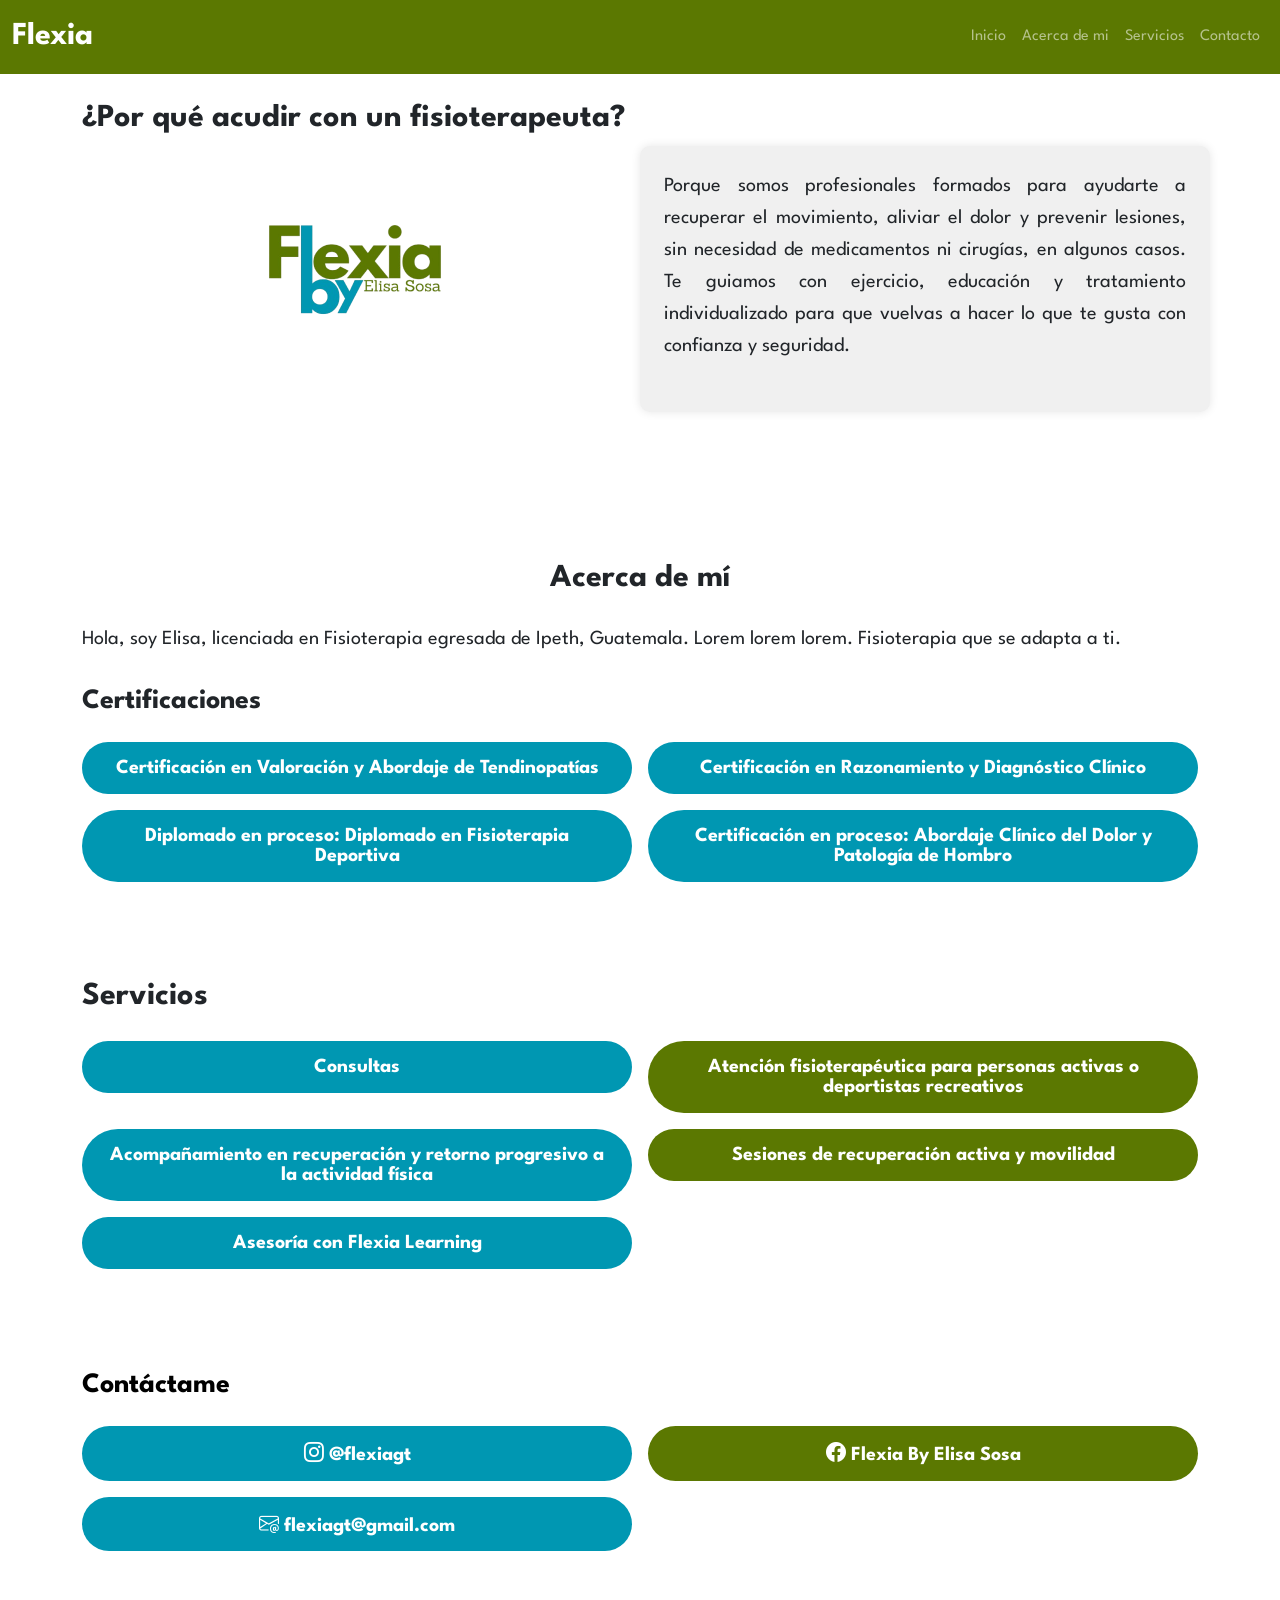
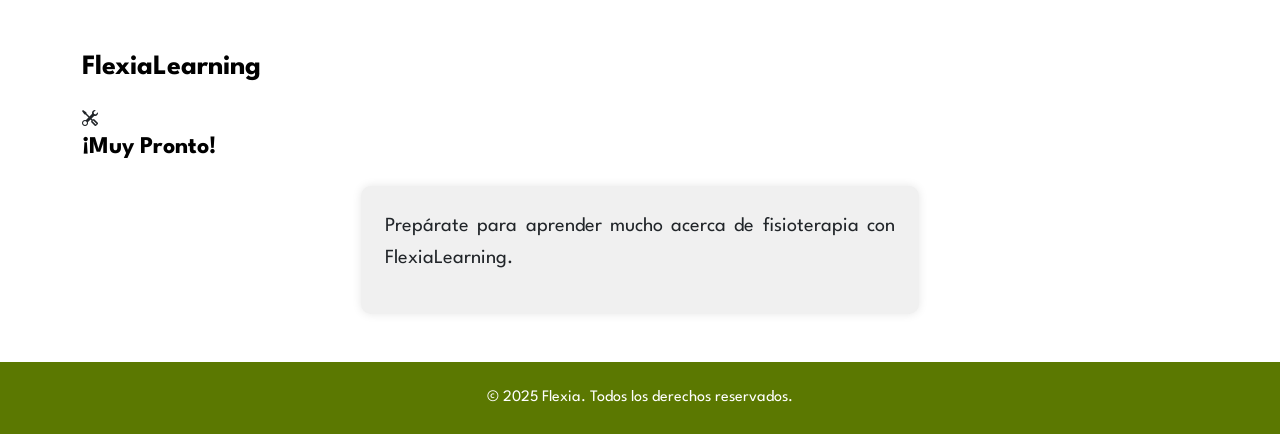
==== index.html @ ca0f8fc9 "Flexia initial landing page" ====
<!DOCTYPE html>
<html lang="es">

<head>
    <meta charset="UTF-8">
    <meta name="viewport" content="width=device-width, initial-scale=1.0">
    <title>Flexia</title>

    <!-- Bootstrap CSS -->
    <link href="https://cdn.jsdelivr.net/npm/bootstrap@5.3.0-alpha1/dist/css/bootstrap.min.css" rel="stylesheet">
    
    <!-- Custom CSS -->
    <link rel="stylesheet" href="styles.css">

    <!-- Bootstrap Icons -->
    <link rel="stylesheet" href="https://cdn.jsdelivr.net/npm/bootstrap-icons@1.12.1/font/bootstrap-icons.min.css">

     <!-- Google Fonts - League Spartan -->
    <link href="https://fonts.googleapis.com/css2?family=League+Spartan:wght@400;700&display=swap" rel="stylesheet">
</head>

<body>

    <!-- Navbar -->
    <nav class="navbar navbar-expand-lg navbar-dark fixed-top">
        <div class="container-fluid">
            <a class="navbar-brand" href="#">Flexia</a>
            <button class="navbar-toggler" type="button" data-bs-toggle="collapse" data-bs-target="#navbarNav"
                aria-controls="navbarNav" aria-expanded="false" aria-label="Toggle navigation">
                <span class="navbar-toggler-icon"></span>
            </button>
            <div class="collapse navbar-collapse" id="navbarNav">
                <ul class="navbar-nav ms-auto">
                    <li class="nav-item"><a class="nav-link" href="#">Inicio</a></li>
                    <li class="nav-item"><a class="nav-link" href="#about">Acerca de mi</a></li>
                    <li class="nav-item"><a class="nav-link" href="#servicios">Servicios</a></li>
                    <li class="nav-item"><a class="nav-link" href="#contacto">Contacto</a></li>
                </ul>
            </div>
        </div>
    </nav>

    <!-- Main Content Section -->
<div class="container" style="margin-top: 100px;">
    <h2 class="fw-bold">¿Por qué acudir con un fisioterapeuta?</h2>
    
    <div class="row">

    	       <!-- Image and Answer Box Column -->
   <!-- Image and Answer Box Column -->
<div class="col-12 col-md-6">
    <div class="d-flex flex-column align-items-center">
        <img src="images/Logo.png" alt="Flexia Logo" class="img-fluid rounded mb-3" style="max-width: 250px;">
    </div>
</div>

   <!-- Text Content Column -->
<div class="col-12 col-md-6 content-box">
    <p class="large-text">Porque somos profesionales formados para ayudarte a recuperar el movimiento, aliviar el dolor y prevenir lesiones, sin necesidad de medicamentos ni cirugías, en algunos casos.
 Te guiamos con ejercicio, educación y tratamiento individualizado para que vuelvas a hacer lo que te gusta con confianza y seguridad.</p>
</div>
 
    </div>
</div>

<!-- About Me Section -->
<section id="about" class="container py-5">
    <h2 class="fw-bold mb-4 text-center">Acerca de mí</h2>

    <div class="bio-text">
        <p class="large-text">Hola, soy Elisa, licenciada en Fisioterapia egresada de Ipeth, Guatemala. Lorem lorem lorem. Fisioterapia que se adapta a ti.</p>
    </div>
     
    <h3 class="fw-bold mb-4">Certificaciones</h3>
    <div class="row g-3">
        <!-- Certificación 1 -->
        <div class="col-12 col-lg-6">
            <span class="badge w-100 bg-blue px-4 py-3 fs-5 rounded-pill d-block text-center text-wrap">Certificación en Valoración y Abordaje de Tendinopatías</span>
        </div>
        <!-- Certificación 2 -->
        <div class="col-12 col-lg-6">
            <span class="badge w-100 bg-blue px-4 py-3 fs-5 rounded-pill d-block text-center text-wrap">Certificación en Razonamiento y Diagnóstico Clínico</span>
        </div>
        <!-- Certificación en proceso -->
        <div class="col-12 col-lg-6">
            <span class="badge w-100 bg-blue px-4 py-3 fs-5 rounded-pill d-block text-center text-wrap">Diplomado en proceso: Diplomado en Fisioterapia Deportiva</span>
        </div>
        <!-- Certificación 3 -->
        <div class="col-12 col-lg-6">
            <span class="badge w-100 bg-blue px-4 py-3 fs-5 rounded-pill d-block text-center text-wrap">Certificación en proceso: Abordaje Clínico del Dolor y Patología de Hombro</span>
        </div>
    </div>
</section>




<!-- Services Section -->
<div class="container my-5" id="servicios">
    <h2 class="fw-bold mb-4">Servicios</h2>
    <div class="row g-3">
        <div class="col-12 col-lg-6">
            <span class="badge w-100 bg-blue  px-4 py-3 fs-5 rounded-pill d-block text-center text-wrap">Consultas</span>
        </div>
        <div class="col-12 col-lg-6">
            <span class="badge w-100 bg-green px-4 py-3 fs-5 rounded-pill d-block text-center text-wrap">Atención fisioterapéutica para personas activas o deportistas recreativos</span>
        </div>
        <div class="col-12 col-lg-6">
            <span class="badge w-100 bg-blue px-4 py-3 fs-5 rounded-pill d-block text-center text-wrap">Acompañamiento en recuperación y retorno progresivo a la actividad física</span>
        </div>
        <div class="col-12 col-lg-6">
            <span class="badge w-100 bg-green px-4 py-3 fs-5 rounded-pill d-block text-center text-wrap">Sesiones de recuperación activa y movilidad</span>
        </div>
        <div class="col-12 col-lg-6">
            <span class="badge w-100 bg-blue px-4 py-3 fs-5 rounded-pill d-block text-center text-wrap"><a class="flearning" href="#flexiaLearning">Asesoría con Flexia Learning</a></span>
        </div>
    </div>
  
</div>

 <!-- Contact Form Section -->
 
 <section id="contacto" class="container my-6  contact-form-container">
    <h3 class="fw-bold mb-4 text-black">Contáctame</h3>
    <div class="row g-3">
        <div class="col-12 col-lg-6">
            <span class="badge w-100 bg-blue  px-4 py-3 fs-5 rounded-pill d-block text-center text-wrap">
                <a class="socials" href="https://www.instagram.com/flexiagt/?hl=es-la" target="_blank"><i class="bi bi-instagram"></i> @flexiagt </span></a>
        </div>
        <div class="col-12 col-lg-6">
            <span class="badge w-100 bg-green px-4 py-3 fs-5 rounded-pill d-block text-center text-wrap">
                <a class="socials" href="https://www.facebook.com/profile.php?id=61570805286161" target="_blank"><i class="bi bi-facebook"></i> Flexia By Elisa Sosa </span></a>
        </div>
        <div class="col-12 col-lg-6">
            <span class="badge w-100 bg-blue px-4 py-3 fs-5 rounded-pill d-block text-center text-wrap">
               <a class="socials" href ="#contacto"><i class="bi bi-envelope-at"></i> flexiagt@gmail.com</span></a> 
        </div>
    </div>
</section>


 <!-- FlexiaLearning -->
 <section id="flexiaLearning" class="container my-6  contact-form-container">
    <h3 class="fw-bold mb-4 text-black">FlexiaLearning</h3>
    <i class="bi bi-tools"></i>
    <h4 class="fw-bold mb-4 text-black">¡Muy Pronto!</h4>
    <div class="col-12 col-md-6 content-box">
        <p class="large-text">Prepárate para aprender mucho acerca de fisioterapia con FlexiaLearning.</p>

    </div>
</section>

<footer class="text-center py-4 bg-green mt-5">
    <p class="mb-0">© 2025 Flexia. Todos los derechos reservados.</p>
</footer>


    <!-- Bootstrap JS -->
    <script src="https://cdn.jsdelivr.net/npm/bootstrap@5.3.0-alpha1/dist/js/bootstrap.bundle.min.js"></script>



</body>

</html>
---- styles.css ----
/* Custom styles */

/* For the main text */
.hero-text {
    font-size: 1.8rem;
    margin-bottom: 1.5rem;
}

/* Navbar styling */
.navbar {
    background-color: #5b7801;
}

.navbar-brand {
    font-weight: bold;
    font-size: 2rem;
}

/* Content Box styling */
.content-box {
    padding-top: 5rem; /* Adds extra padding at the top */
    padding: 1.5rem;   /* General padding for all sides */
    background-color: #f0f0f0;
    border-radius: 10px;
    box-shadow: 0 0 10px rgba(0, 0, 0, 0.1);
    max-width: 80%;     /* Optional: You can set a max-width to restrict its size */
    margin: 0 auto;     /* Centers the content box */
}

/* Custom margin for the top of the content */
body {
    font-family: 'League Spartan', sans-serif;
    margin-top: 100px;
}

/* Make sure the image is responsive */
img.img-fluid {
    width: 100%;
    max-width: 400px;
    border-radius: 10px;
    object-fit: cover;
}

/* For better spacing between text and image */
.container {
    margin-top: 100px;
}

.large-text {
    font-size: 16px; /* Default size */
    line-height: 1.6;
    text-align: justify;
}

.flearning{
    text-decoration: none;
    color:white;
}

.flearning:hover{
    text-decoration: none;
    color: black;
    padding: 5px 10px; /* Add some padding for a button-like effect */
    border-radius: 5px; /* Rounded corners */
}

.socials{
    text-decoration: none;
    color: white;
}

.socials:hover{
    text-decoration: none;
    color: black;
    padding: 5px 10px; /* Add some padding for a button-like effect */
    border-radius: 5px; /* Rounded corners */
}

@media (min-width: 768px) {
    .large-text {
        font-size: 18px; /* Increase size on medium screens and up */
    }
}

@media (min-width: 1200px) {
    .large-text {
        font-size: 20px; /* Larger font size on large screens */
    }
}

html {
    scroll-behavior: smooth;
}

/* Colors for the chips */
.bg-green {
    background-color: #5b7801;
    color: white;
}	

.bg-blue {
    background-color: #0097b2;
    color: white;
}	

.bio-text {
    margin-bottom: 30px; /* Espaciado inferior */
    font-size: 1.2rem; /* Tamaño de fuente */
    font-family: 'League Spartan', sans-serif; /* Fuente agradable */
}

.large-text {
    font-weight: normal; /* Normalizar el peso del texto */
    line-height: 1.6; /* Mejorar la legibilidad */
}

/* Form Styling */
form {
    background-color: #f7f7f7; /* Light background for the form */
    padding: 30px;
    border-radius: 10px;
    box-shadow: 0 4px 12px rgba(0, 0, 0, 0.1);
    max-width: 800px;
    margin: 0 auto; /* Center the form */
    color: #333; /* Text color to ensure readability */
}

/* Input and textarea styling */
form input,
form textarea {
    width: 100%;
    padding: 15px;
    margin-bottom: 15px;
    border: 1px solid #ccc;
    border-radius: 8px;
    font-size: 1rem;
    color: #333; /* Ensure text is dark and readable */
    background-color: white; /* White background for input fields */
}

form input:focus,
form textarea:focus {
    border-color: #5b7801;
    outline: none;
    box-shadow: 0 0 5px rgba(91, 120, 1, 0.5);
}

/* Button styling */
form button {
    background-color: #0097b2; /* A contrasting blue for the button */
    color: white;
    padding: 12px 25px;
    border: none;
    border-radius: 5px;
    font-size: 1.1rem;
    cursor: pointer;
    transition: background-color 0.3s;
}

form button:hover {
    background-color: #007f8a; /* Darker blue on hover */
}

/* Responsive Styles */
@media (max-width: 768px) {
    form {
        padding: 20px;
    }

    form input,
    form textarea {
        font-size: 1rem;
    }

    form button {
        font-size: 1rem;
        padding: 10px 20px;
    }
}
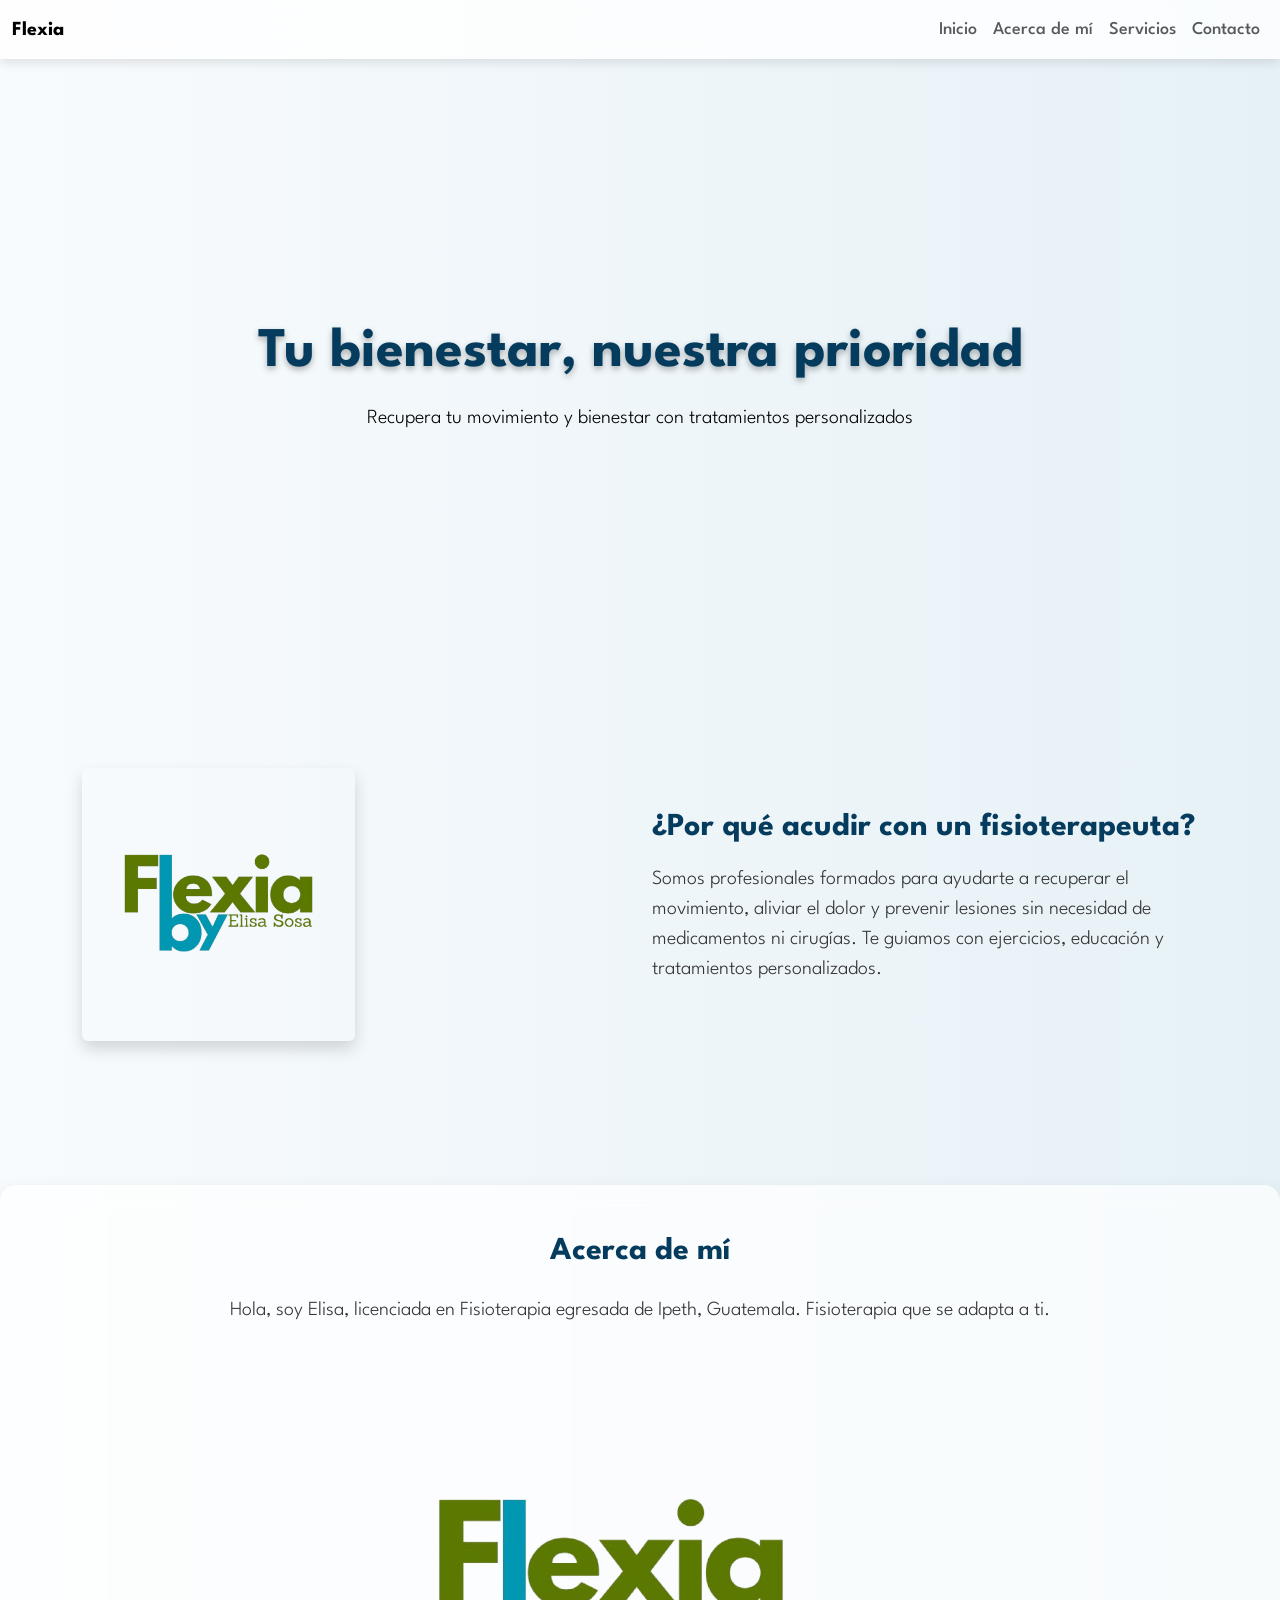
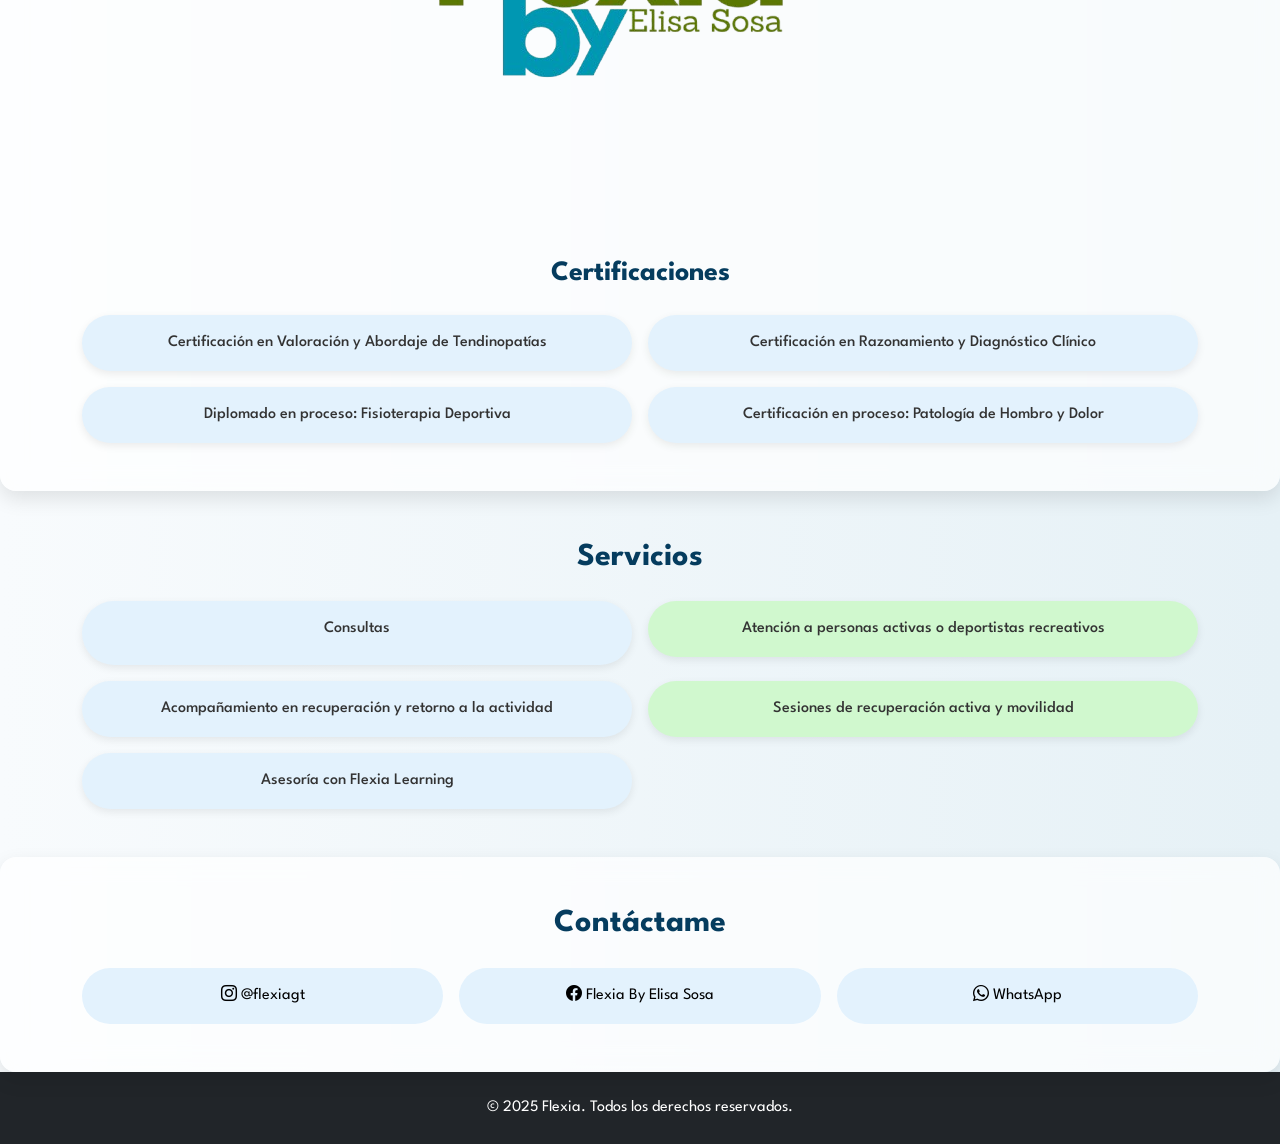
==== commit e148f329: "Redesign of the UI" ====
--- a/index.html
+++ b/index.html
@@ -8,23 +8,26 @@
 
     <!-- Bootstrap CSS -->
     <link href="https://cdn.jsdelivr.net/npm/bootstrap@5.3.0-alpha1/dist/css/bootstrap.min.css" rel="stylesheet">
-    
-    <!-- Custom CSS -->
-    <link rel="stylesheet" href="styles.css">
 
     <!-- Bootstrap Icons -->
     <link rel="stylesheet" href="https://cdn.jsdelivr.net/npm/bootstrap-icons@1.12.1/font/bootstrap-icons.min.css">
 
-     <!-- Google Fonts - League Spartan -->
+    <!-- Google Fonts -->
     <link href="https://fonts.googleapis.com/css2?family=League+Spartan:wght@400;700&display=swap" rel="stylesheet">
+
+    <!-- AOS CSS -->
+    <link href="https://unpkg.com/aos@2.3.4/dist/aos.css" rel="stylesheet">
+
+    <!-- Custom CSS -->
+    <link rel="stylesheet" href="styles.css">
 </head>
 
 <body>
 
     <!-- Navbar -->
-    <nav class="navbar navbar-expand-lg navbar-dark fixed-top">
+    <nav class="navbar navbar-expand-lg glass-navbar fixed-top">
         <div class="container-fluid">
-            <a class="navbar-brand" href="#">Flexia</a>
+            <a class="navbar-brand fw-bold" href="#">Flexia</a>
             <button class="navbar-toggler" type="button" data-bs-toggle="collapse" data-bs-target="#navbarNav"
                 aria-controls="navbarNav" aria-expanded="false" aria-label="Toggle navigation">
                 <span class="navbar-toggler-icon"></span>
@@ -32,133 +35,134 @@
             <div class="collapse navbar-collapse" id="navbarNav">
                 <ul class="navbar-nav ms-auto">
                     <li class="nav-item"><a class="nav-link" href="#">Inicio</a></li>
-                    <li class="nav-item"><a class="nav-link" href="#about">Acerca de mi</a></li>
+                    <li class="nav-item"><a class="nav-link" href="#about">Acerca de mí</a></li>
                     <li class="nav-item"><a class="nav-link" href="#servicios">Servicios</a></li>
                     <li class="nav-item"><a class="nav-link" href="#contacto">Contacto</a></li>
                 </ul>
             </div>
         </div>
     </nav>
+ 
+    <!-- Hero Section --> 
+    <header class="hero-section d-flex align-items-center justify-content-center text-center">
+        <div class="text-white" data-aos="fade-up">
+            <h1 class="display-4 mt-5 fw-bold">Tu bienestar, nuestra prioridad</h1>
+            <p class="lead mt-3">Recupera tu movimiento y bienestar con tratamientos personalizados</p>
+        </div>
+    </header>
 
-    <!-- Main Content Section -->
-<div class="container" style="margin-top: 100px;">
-    <h2 class="fw-bold">¿Por qué acudir con un fisioterapeuta?</h2>
-    
-    <div class="row">
+    <!-- Main Section -->
+    <section class="container py-5 mb-5" data-aos="fade-up">
+        <div class="row align-items-center g-4 mb-5">
+            <div class="col-md-6" data-aos="zoom-in">
+                <img src="images/Logo.png" class="img-fluid rounded shadow w-50" alt="Logo Flexia">
+            </div>
+            <div class="col-md-6" data-aos="fade-left">
+                <h2 class="fw-bold mb-3">¿Por qué acudir con un fisioterapeuta?</h2>
+                <p class="lead">Somos profesionales formados para ayudarte a recuperar el movimiento, aliviar el dolor y prevenir lesiones sin necesidad de medicamentos ni cirugías. Te guiamos con ejercicios, educación y tratamientos personalizados.</p>
+            </div>
+        </div>
+    </section>
 
-    	       <!-- Image and Answer Box Column -->
-   <!-- Image and Answer Box Column -->
-<div class="col-12 col-md-6">
-    <div class="d-flex flex-column align-items-center">
-        <img src="images/Logo.png" alt="Flexia Logo" class="img-fluid rounded mb-3" style="max-width: 250px;">
-    </div>
-</div>
+    <!-- About Section -->
+    <section id="about" class="glass-section py-5 mt-5" data-aos="fade-up">
+        <div class="container">
+            <h2 class="fw-bold text-center mb-4">Acerca de mí</h2>
+            <p class="text-center lead">Hola, soy Elisa, licenciada en Fisioterapia egresada de Ipeth, Guatemala. Fisioterapia que se adapta a ti.</p>
+                        
+            <div class="col-md-6 mb-3 mx-auto" data-aos="zoom-in">
+                <img src="images/Logo.png" class="img-fluid rounded-circle" alt="Elisa">
+            </div>
 
-   <!-- Text Content Column -->
-<div class="col-12 col-md-6 content-box">
-    <p class="large-text">Porque somos profesionales formados para ayudarte a recuperar el movimiento, aliviar el dolor y prevenir lesiones, sin necesidad de medicamentos ni cirugías, en algunos casos.
- Te guiamos con ejercicio, educación y tratamiento individualizado para que vuelvas a hacer lo que te gusta con confianza y seguridad.</p>
-</div>
- 
-    </div>
-</div>
+            <h3 class="fw-bold mb-4 text-center">Certificaciones</h3>
+            <div class="row g-3">
+                <div class="col-md-6" data-aos="zoom-in">
+                    <div class="badge-card">Certificación en Valoración y Abordaje de Tendinopatías</div>
+                </div>
+                <div class="col-md-6" data-aos="zoom-in" data-aos-delay="100">
+                    <div class="badge-card">Certificación en Razonamiento y Diagnóstico Clínico</div>
+                </div>
+                <div class="col-md-6" data-aos="zoom-in" data-aos-delay="200">
+                    <div class="badge-card">Diplomado en proceso: Fisioterapia Deportiva</div>
+                </div>
+                <div class="col-md-6" data-aos="zoom-in" data-aos-delay="300">
+                    <div class="badge-card">Certificación en proceso: Patología de Hombro y Dolor</div>
+                </div>
+            </div>
+        </div>
+    </section>
 
-<!-- About Me Section -->
-<section id="about" class="container py-5">
-    <h2 class="fw-bold mb-4 text-center">Acerca de mí</h2>
-
-    <div class="bio-text">
-        <p class="large-text">Hola, soy Elisa, licenciada en Fisioterapia egresada de Ipeth, Guatemala. Lorem lorem lorem. Fisioterapia que se adapta a ti.</p>
-    </div>
-     
-    <h3 class="fw-bold mb-4">Certificaciones</h3>
-    <div class="row g-3">
-        <!-- Certificación 1 -->
-        <div class="col-12 col-lg-6">
-            <span class="badge w-100 bg-blue px-4 py-3 fs-5 rounded-pill d-block text-center text-wrap">Certificación en Valoración y Abordaje de Tendinopatías</span>
+    <!-- Services Section -->
+    <section id="servicios" class="container py-5" data-aos="fade-up">
+        <h2 class="fw-bold text-center mb-4">Servicios</h2>
+        <div class="row g-3">
+            <div class="col-md-6" data-aos="fade-right">
+                <div class="badge-card" onclick="toggleInfo(this)">
+                    Consultas
+                    <div class="extra-info">
+                        Consultas personalizadas para evaluar tu condición y diseñar un plan de tratamiento adecuado.
+                    </div>
+                </div>
+            </div>
+            <div class="col-md-6" data-aos="fade-left">
+                <div class="badge-card green">Atención a personas activas o deportistas recreativos</div>
+            </div>
+            <div class="col-md-6" data-aos="fade-right">
+                <div class="badge-card">Acompañamiento en recuperación y retorno a la actividad</div>
+            </div>
+            <div class="col-md-6" data-aos="fade-left">
+                <div class="badge-card green">Sesiones de recuperación activa y movilidad</div>
+            </div>
+            <div class="col-md-6" data-aos="zoom-in">
+                <div class="badge-card"><a href="#flexiaLearning" class="text-decoration-none text-reset">Asesoría con Flexia Learning</a></div>
+            </div>
         </div>
-        <!-- Certificación 2 -->
-        <div class="col-12 col-lg-6">
-            <span class="badge w-100 bg-blue px-4 py-3 fs-5 rounded-pill d-block text-center text-wrap">Certificación en Razonamiento y Diagnóstico Clínico</span>
-        </div>
-        <!-- Certificación en proceso -->
-        <div class="col-12 col-lg-6">
-            <span class="badge w-100 bg-blue px-4 py-3 fs-5 rounded-pill d-block text-center text-wrap">Diplomado en proceso: Diplomado en Fisioterapia Deportiva</span>
-        </div>
-        <!-- Certificación 3 -->
-        <div class="col-12 col-lg-6">
-            <span class="badge w-100 bg-blue px-4 py-3 fs-5 rounded-pill d-block text-center text-wrap">Certificación en proceso: Abordaje Clínico del Dolor y Patología de Hombro</span>
-        </div>
-    </div>
-</section>
+    </section>
 
 
+    <!-- Contact Section -->
+    <section id="contacto" class="glass-section py-5" data-aos="fade-up">
+        <div class="container">
+            <h2 class="fw-bold text-center mb-4">Contáctame</h2>
+            <div class="row g-3">
+                <div class="col-md-4" data-aos="fade-up" data-aos-delay="100">
+                    <a href="https://www.instagram.com/flexiagt/?hl=es-la" target="_blank" class="contact-link instagram">
+                        <i class="bi bi-instagram"></i> @flexiagt
+                    </a>
+                </div>
+                <div class="col-md-4" data-aos="fade-up" data-aos-delay="200">
+                    <a href="https://www.facebook.com/profile.php?id=61570805286161" target="_blank" class="contact-link facebook">
+                        <i class="bi bi-facebook"></i> Flexia By Elisa Sosa
+                    </a>
+                </div>
+                <div class="col-md-4" data-aos="fade-up" data-aos-delay="300">
+                    <a href="#" class="contact-link whatsapp">
+                        <i class="bi bi-whatsapp"></i>  WhatsApp
+                    </a>
+                </div>
+            </div>
+        </div>
+    </section>
 
-
-<!-- Services Section -->
-<div class="container my-5" id="servicios">
-    <h2 class="fw-bold mb-4">Servicios</h2>
-    <div class="row g-3">
-        <div class="col-12 col-lg-6">
-            <span class="badge w-100 bg-blue  px-4 py-3 fs-5 rounded-pill d-block text-center text-wrap">Consultas</span>
-        </div>
-        <div class="col-12 col-lg-6">
-            <span class="badge w-100 bg-green px-4 py-3 fs-5 rounded-pill d-block text-center text-wrap">Atención fisioterapéutica para personas activas o deportistas recreativos</span>
-        </div>
-        <div class="col-12 col-lg-6">
-            <span class="badge w-100 bg-blue px-4 py-3 fs-5 rounded-pill d-block text-center text-wrap">Acompañamiento en recuperación y retorno progresivo a la actividad física</span>
-        </div>
-        <div class="col-12 col-lg-6">
-            <span class="badge w-100 bg-green px-4 py-3 fs-5 rounded-pill d-block text-center text-wrap">Sesiones de recuperación activa y movilidad</span>
-        </div>
-        <div class="col-12 col-lg-6">
-            <span class="badge w-100 bg-blue px-4 py-3 fs-5 rounded-pill d-block text-center text-wrap"><a class="flearning" href="#flexiaLearning">Asesoría con Flexia Learning</a></span>
-        </div>
-    </div>
-  
-</div>
-
- <!-- Contact Form Section -->
- 
- <section id="contacto" class="container my-6  contact-form-container">
-    <h3 class="fw-bold mb-4 text-black">Contáctame</h3>
-    <div class="row g-3">
-        <div class="col-12 col-lg-6">
-            <span class="badge w-100 bg-blue  px-4 py-3 fs-5 rounded-pill d-block text-center text-wrap">
-                <a class="socials" href="https://www.instagram.com/flexiagt/?hl=es-la" target="_blank"><i class="bi bi-instagram"></i> @flexiagt </span></a>
-        </div>
-        <div class="col-12 col-lg-6">
-            <span class="badge w-100 bg-green px-4 py-3 fs-5 rounded-pill d-block text-center text-wrap">
-                <a class="socials" href="https://www.facebook.com/profile.php?id=61570805286161" target="_blank"><i class="bi bi-facebook"></i> Flexia By Elisa Sosa </span></a>
-        </div>
-        <div class="col-12 col-lg-6">
-            <span class="badge w-100 bg-blue px-4 py-3 fs-5 rounded-pill d-block text-center text-wrap">
-               <a class="socials" href ="#contacto"><i class="bi bi-envelope-at"></i> flexiagt@gmail.com</span></a> 
-        </div>
-    </div>
-</section>
-
-
- <!-- FlexiaLearning -->
- <section id="flexiaLearning" class="container my-6  contact-form-container">
-    <h3 class="fw-bold mb-4 text-black">FlexiaLearning</h3>
-    <i class="bi bi-tools"></i>
-    <h4 class="fw-bold mb-4 text-black">¡Muy Pronto!</h4>
-    <div class="col-12 col-md-6 content-box">
-        <p class="large-text">Prepárate para aprender mucho acerca de fisioterapia con FlexiaLearning.</p>
-
-    </div>
-</section>
-
-<footer class="text-center py-4 bg-green mt-5">
-    <p class="mb-0">© 2025 Flexia. Todos los derechos reservados.</p>
-</footer>
-
+    <footer class="text-center py-4 bg-dark text-white">
+        <p class="mb-0">&copy; 2025 Flexia. Todos los derechos reservados.</p>
+    </footer>
 
     <!-- Bootstrap JS -->
     <script src="https://cdn.jsdelivr.net/npm/bootstrap@5.3.0-alpha1/dist/js/bootstrap.bundle.min.js"></script>
 
+    <!-- AOS JS -->
+    <script src="https://unpkg.com/aos@2.3.4/dist/aos.js"></script>
+    <script>
+        AOS.init();
+    </script>
 
+    <script>
+        // Toggle extra information on badge click
+        function toggleInfo(card) {
+            card.classList.toggle('expanded');
+        }
+    </script>
 
 </body>
 
--- a/styles.css
+++ b/styles.css
@@ -1,179 +1,141 @@
-/* Custom styles */
-
-/* For the main text */
-.hero-text {
-    font-size: 1.8rem;
-    margin-bottom: 1.5rem;
+/* Global Styles */
+body {
+    font-family: 'League Spartan', sans-serif;
+    background: linear-gradient(to right, #f8fbfd, #e6f1f6);
+    color: #333;
 }
 
-/* Navbar styling */
-.navbar {
-    background-color: #5b7801;
+h1, h2, h3 {
+    color: #053c5e;
+}
+
+a {
+    color: #0d6efd;
+    transition: color 0.3s ease;
+}
+
+a:hover {
+    color: #053c5e;
+}
+
+/* Navbar */
+.glass-navbar {
+    background: rgba(255, 255, 255, 0.8);
+    backdrop-filter: blur(10px);
+    box-shadow: 0 4px 10px rgba(0,0,0,0.1);
 }
 
 .navbar-brand {
-    font-weight: bold;
-    font-size: 2rem;
+    font-weight: 700;
 }
 
-/* Content Box styling */
-.content-box {
-    padding-top: 5rem; /* Adds extra padding at the top */
-    padding: 1.5rem;   /* General padding for all sides */
-    background-color: #f0f0f0;
-    border-radius: 10px;
-    box-shadow: 0 0 10px rgba(0, 0, 0, 0.1);
-    max-width: 80%;     /* Optional: You can set a max-width to restrict its size */
-    margin: 0 auto;     /* Centers the content box */
+.nav-link {
+    font-weight: 500;
+    font-size: large;
 }
 
-/* Custom margin for the top of the content */
-body {
-    font-family: 'League Spartan', sans-serif;
-    margin-top: 100px;
+.nav-link:hover {
+    color: #053c5e;
 }
 
-/* Make sure the image is responsive */
-img.img-fluid {
-    width: 100%;
-    max-width: 400px;
-    border-radius: 10px;
-    object-fit: cover;
+/* Hero Section */
+.hero-section {
+    background: url('images/hero.jpg') center/cover no-repeat;
+    height: 80vh;
 }
 
-/* For better spacing between text and image */
-.container {
-    margin-top: 100px;
+.hero-section h1 {
+    text-shadow: 0 3px 6px rgba(0,0,0,0.3);
 }
 
-.large-text {
-    font-size: 16px; /* Default size */
-    line-height: 1.6;
-    text-align: justify;
+.hero-section p{
+    color: black;
 }
 
-.flearning{
-    text-decoration: none;
-    color:white;
+/* Glass Sections */
+.glass-section {
+    background: rgba(255, 255, 255, 0.7);
+    border-radius: 1rem;
+    backdrop-filter: blur(12px);
+    box-shadow: 0 8px 20px rgba(0, 0, 0, 0.1);
 }
 
-.flearning:hover{
-    text-decoration: none;
-    color: black;
-    padding: 5px 10px; /* Add some padding for a button-like effect */
-    border-radius: 5px; /* Rounded corners */
+/* Badge Cards */
+.badge-card {
+    background: #e3f2fd;
+    padding: 1rem 1.5rem;
+    border-radius: 2rem;
+    text-align: center;
+    font-weight: 500;
+    transition: transform 0.3s ease;
+    cursor: pointer;
+    box-shadow: 0 3px 8px rgba(0, 0, 0, 0.08);
 }
 
-.socials{
-    text-decoration: none;
-    color: white;
+
+.badge-card.green {
+    background: #d0f8ce;
 }
 
-.socials:hover{
-    text-decoration: none;
-    color: black;
-    padding: 5px 10px; /* Add some padding for a button-like effect */
-    border-radius: 5px; /* Rounded corners */
+.badge-card:hover {
+    transform: translateY(-5px);
 }
 
-@media (min-width: 768px) {
-    .large-text {
-        font-size: 18px; /* Increase size on medium screens and up */
-    }
+
+.extra-info {
+  max-height: 0;
+  overflow: hidden;
+  transition: max-height 0.3s ease;
+  font-size: 0.9rem;
+  color: #333;
+  margin-top: 0.5rem;
 }
 
-@media (min-width: 1200px) {
-    .large-text {
-        font-size: 20px; /* Larger font size on large screens */
-    }
+.badge-card.expanded .extra-info {
+  max-height: 200px; /* or enough to show all content */
 }
 
-html {
-    scroll-behavior: smooth;
+
+/*Contact badges*/
+.contact-link {
+  display: block;
+  padding: 1rem;
+  background: #e3f2fd;
+  border-radius: 2rem;
+  text-align: center;
+  font-weight: 400;
+  color: black;
+  text-decoration: none;
+  transition: background 0.4s ease, transform 0.4s ease;
+  position: relative;
+  overflow: hidden;
 }
 
-/* Colors for the chips */
-.bg-green {
-    background-color: #5b7801;
+.contact-link:hover {
     color: white;
-}	
-
-.bg-blue {
-    background-color: #0097b2;
-    color: white;
-}	
-
-.bio-text {
-    margin-bottom: 30px; /* Espaciado inferior */
-    font-size: 1.2rem; /* Tamaño de fuente */
-    font-family: 'League Spartan', sans-serif; /* Fuente agradable */
+    transform: translateY(-5px) scale(1.05);
 }
 
-.large-text {
-    font-weight: normal; /* Normalizar el peso del texto */
-    line-height: 1.6; /* Mejorar la legibilidad */
+/* Instagram */
+.contact-link.instagram:hover {
+    background: linear-gradient(45deg, #f09433, #e6683c, #dc2743, #cc2366, #bc1888);
+    box-shadow: 0 8px 20px rgba(236, 64, 122, 0.6);
 }
 
-/* Form Styling */
-form {
-    background-color: #f7f7f7; /* Light background for the form */
-    padding: 30px;
-    border-radius: 10px;
-    box-shadow: 0 4px 12px rgba(0, 0, 0, 0.1);
-    max-width: 800px;
-    margin: 0 auto; /* Center the form */
-    color: #333; /* Text color to ensure readability */
+/* Facebook */
+.contact-link.facebook:hover {
+    background: linear-gradient(45deg, #1877f2, #4682f4);
+    box-shadow: 0 8px 20px rgba(24, 119, 242, 0.6);
 }
 
-/* Input and textarea styling */
-form input,
-form textarea {
-    width: 100%;
-    padding: 15px;
-    margin-bottom: 15px;
-    border: 1px solid #ccc;
-    border-radius: 8px;
-    font-size: 1rem;
-    color: #333; /* Ensure text is dark and readable */
-    background-color: white; /* White background for input fields */
+/* Whatsapp */
+.contact-link.whatsapp:hover {
+    background: linear-gradient(45deg, #075e54, #128c7e, #25d366, #dcf8c6); /* Purple-blue gradient for email */
+    box-shadow: 0 8px 20px rgba(101, 48, 207, 0.6);
 }
 
-form input:focus,
-form textarea:focus {
-    border-color: #5b7801;
-    outline: none;
-    box-shadow: 0 0 5px rgba(91, 120, 1, 0.5);
+
+
+footer {
+    background: #053c5e;
 }
-
-/* Button styling */
-form button {
-    background-color: #0097b2; /* A contrasting blue for the button */
-    color: white;
-    padding: 12px 25px;
-    border: none;
-    border-radius: 5px;
-    font-size: 1.1rem;
-    cursor: pointer;
-    transition: background-color 0.3s;
-}
-
-form button:hover {
-    background-color: #007f8a; /* Darker blue on hover */
-}
-
-/* Responsive Styles */
-@media (max-width: 768px) {
-    form {
-        padding: 20px;
-    }
-
-    form input,
-    form textarea {
-        font-size: 1rem;
-    }
-
-    form button {
-        font-size: 1rem;
-        padding: 10px 20px;
-    }
-}
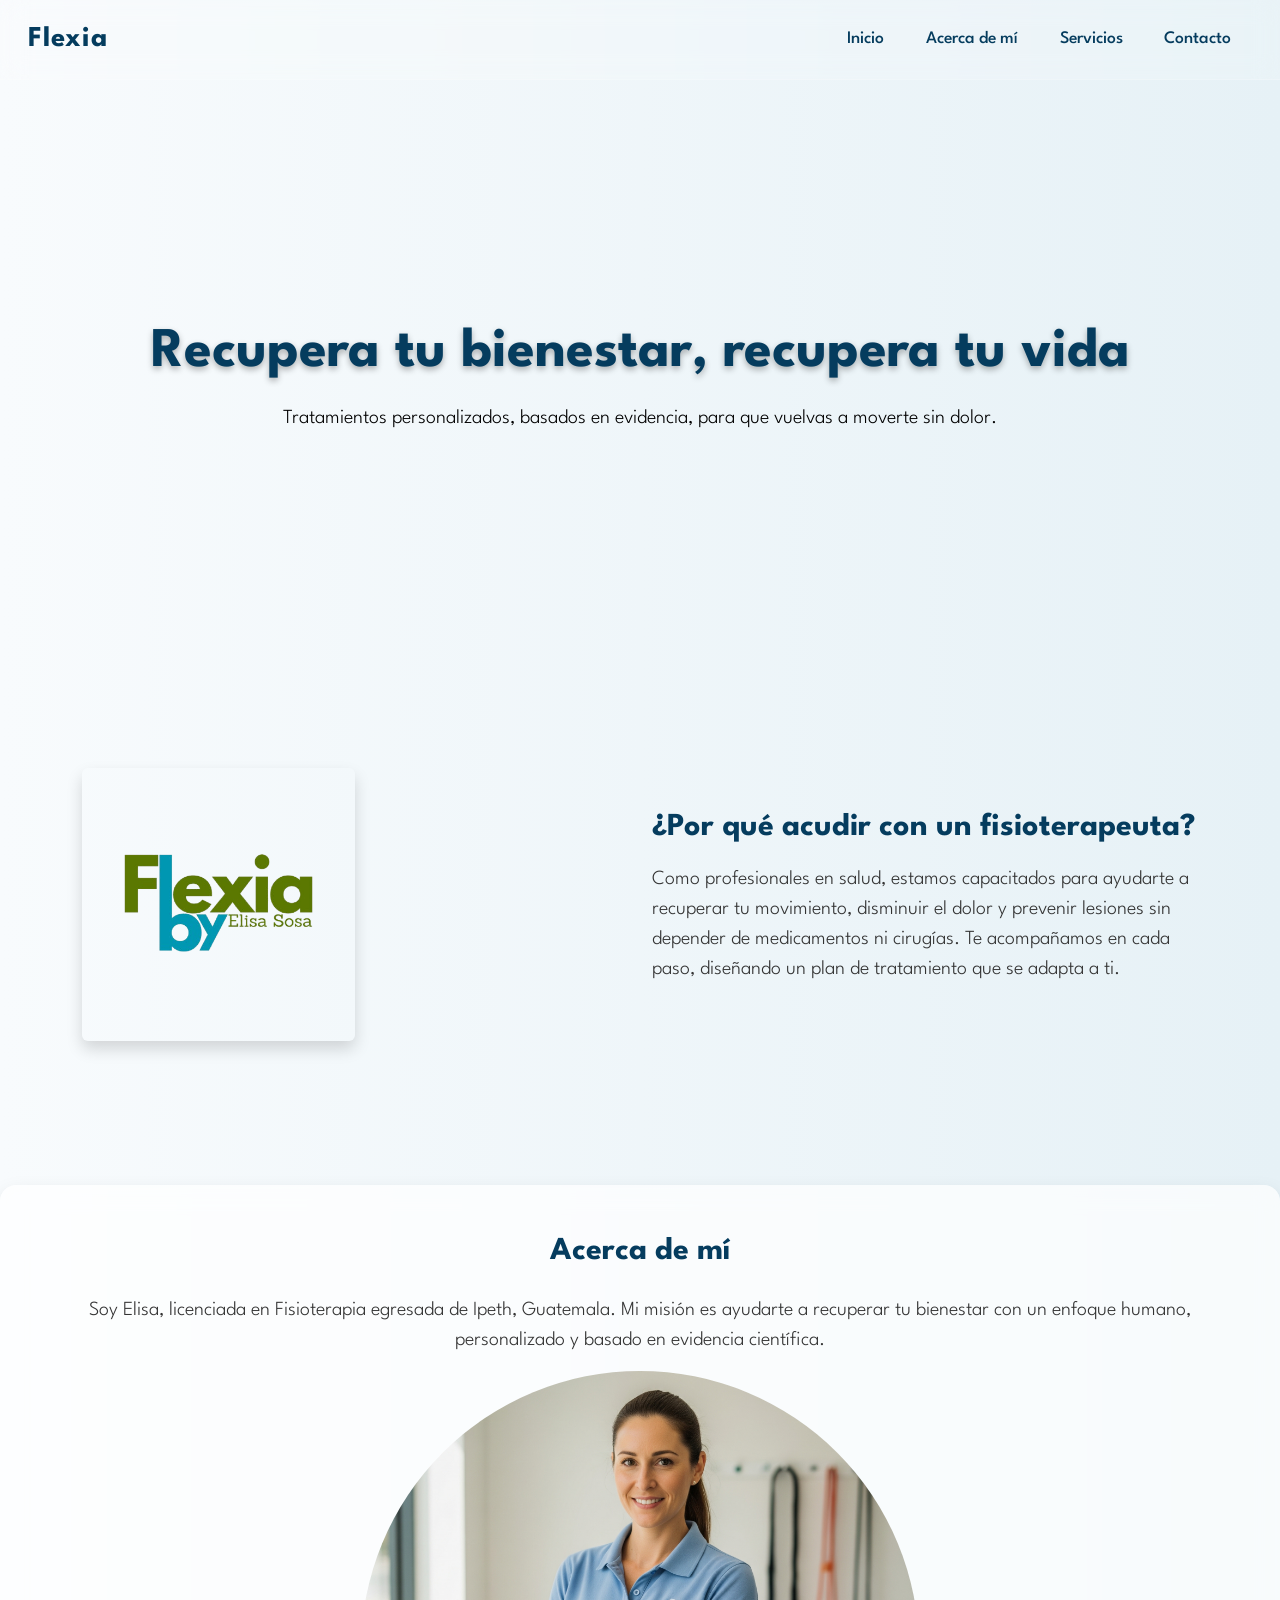
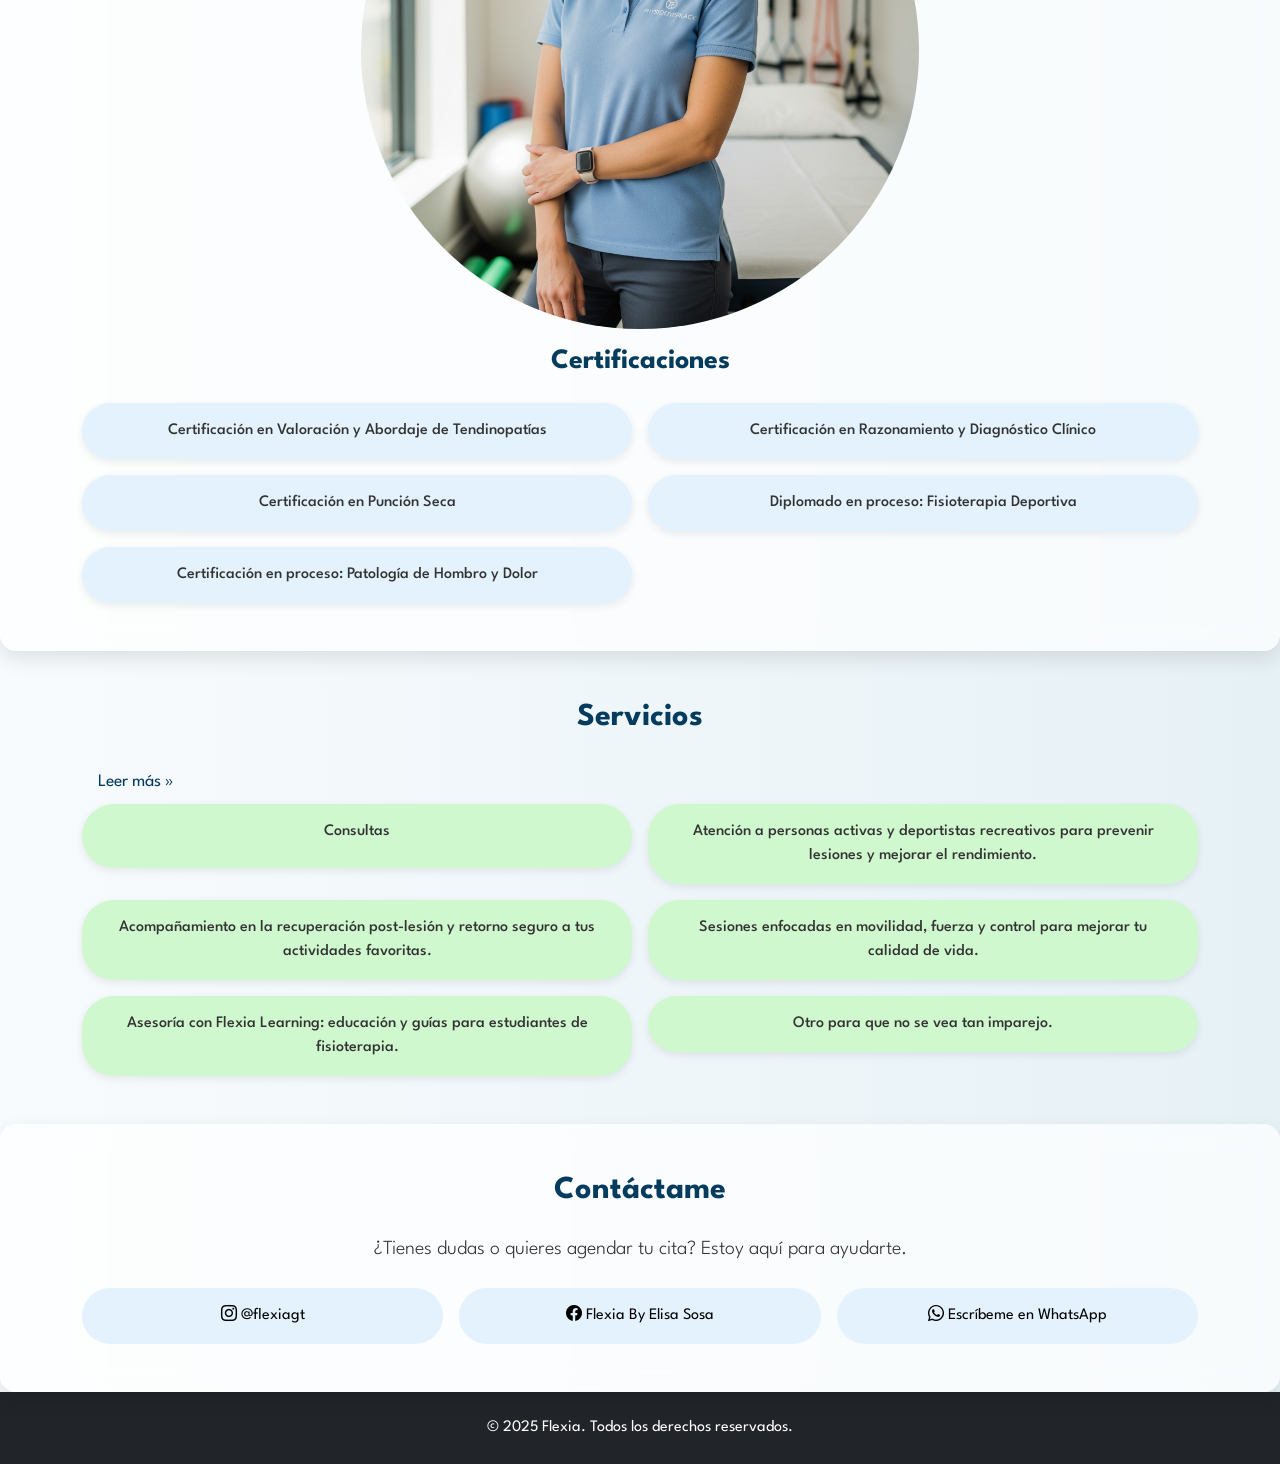
==== commit 8c3c2d15: "actualizacion de imagenes" ====
--- a/index.html
+++ b/index.html
@@ -43,106 +43,137 @@
         </div>
     </nav>
  
-    <!-- Hero Section --> 
-    <header class="hero-section d-flex align-items-center justify-content-center text-center">
-        <div class="text-white" data-aos="fade-up">
-            <h1 class="display-4 mt-5 fw-bold">Tu bienestar, nuestra prioridad</h1>
-            <p class="lead mt-3">Recupera tu movimiento y bienestar con tratamientos personalizados</p>
-        </div>
-    </header>
-
-    <!-- Main Section -->
-    <section class="container py-5 mb-5" data-aos="fade-up">
-        <div class="row align-items-center g-4 mb-5">
+<!-- Hero Section -->
+<header class="hero-section d-flex align-items-center justify-content-center text-center">
+    <div class="text-white" data-aos="fade-up">
+        <h1 class="display-4 mt-5 fw-bold">Recupera tu bienestar, recupera tu vida</h1>
+        <p class="lead mt-3">Tratamientos personalizados, basados en evidencia, para que vuelvas a moverte sin dolor.</p>
+    </div>
+</header>
+
+<!-- Main Section -->
+<section class="container py-5 mb-5" data-aos="fade-up">
+    <div class="row align-items-center g-4 mb-5">
+        <div class="col-md-6" data-aos="zoom-in">
+            <img src="images/Logo.png" class="img-fluid rounded shadow w-50" alt="Logo Flexia">
+        </div>
+        <div class="col-md-6" data-aos="fade-left">
+            <h2 class="fw-bold mb-3">¿Por qué acudir con un fisioterapeuta?</h2>
+            <p class="lead">Como profesionales en salud, estamos capacitados para ayudarte a recuperar tu movimiento, disminuir el dolor y prevenir lesiones sin depender de medicamentos ni cirugías. Te acompañamos en cada paso, diseñando un plan de tratamiento que se adapta a ti.</p>
+        </div>
+    </div>
+</section>
+
+<!-- About Section -->
+<section id="about" class="glass-section py-5 mt-5" data-aos="fade-up">
+    <div class="container">
+        <h2 class="fw-bold text-center mb-4">Acerca de mí</h2>
+        <p class="text-center lead">Soy Elisa, licenciada en Fisioterapia egresada de Ipeth, Guatemala. Mi misión es ayudarte a recuperar tu bienestar con un enfoque humano, personalizado y basado en evidencia científica.</p>
+                    
+        <div class="col-md-6 mb-3 mx-auto" data-aos="zoom-in">
+            <img src="images/fake elisa.png" class="img-fluid rounded-circle" alt="Foto de Elisa">
+        </div>
+
+        <h3 class="fw-bold mb-4 text-center">Certificaciones</h3>
+        <div class="row g-3">
             <div class="col-md-6" data-aos="zoom-in">
-                <img src="images/Logo.png" class="img-fluid rounded shadow w-50" alt="Logo Flexia">
-            </div>
-            <div class="col-md-6" data-aos="fade-left">
-                <h2 class="fw-bold mb-3">¿Por qué acudir con un fisioterapeuta?</h2>
-                <p class="lead">Somos profesionales formados para ayudarte a recuperar el movimiento, aliviar el dolor y prevenir lesiones sin necesidad de medicamentos ni cirugías. Te guiamos con ejercicios, educación y tratamientos personalizados.</p>
-            </div>
-        </div>
-    </section>
-
-    <!-- About Section -->
-    <section id="about" class="glass-section py-5 mt-5" data-aos="fade-up">
-        <div class="container">
-            <h2 class="fw-bold text-center mb-4">Acerca de mí</h2>
-            <p class="text-center lead">Hola, soy Elisa, licenciada en Fisioterapia egresada de Ipeth, Guatemala. Fisioterapia que se adapta a ti.</p>
-                        
-            <div class="col-md-6 mb-3 mx-auto" data-aos="zoom-in">
-                <img src="images/Logo.png" class="img-fluid rounded-circle" alt="Elisa">
-            </div>
-
-            <h3 class="fw-bold mb-4 text-center">Certificaciones</h3>
-            <div class="row g-3">
-                <div class="col-md-6" data-aos="zoom-in">
-                    <div class="badge-card">Certificación en Valoración y Abordaje de Tendinopatías</div>
+                <div class="badge-card">Certificación en Valoración y Abordaje de Tendinopatías</div>
+            </div>
+            <div class="col-md-6" data-aos="zoom-in" data-aos-delay="100">
+                <div class="badge-card">Certificación en Razonamiento y Diagnóstico Clínico</div>
+            </div>
+            <div class="col-md-6" data-aos="zoom-in" data-aos-delay="200">
+                <div class="badge-card">Certificación en Punción Seca</div>
+            </div>
+            <div class="col-md-6" data-aos="zoom-in" data-aos-delay="300">
+                <div class="badge-card">Diplomado en proceso: Fisioterapia Deportiva</div>
+            </div>
+            <div class="col-md-6" data-aos="zoom-in" data-aos-delay="400">
+                <div class="badge-card">Certificación en proceso: Patología de Hombro y Dolor</div>
+            </div>
+        </div>
+    </div>
+</section>
+
+<!-- Services Section -->
+<section id="servicios" class="container py-5" data-aos="fade-up">
+    <h2 class="fw-bold text-center mb-4">Servicios</h2>
+    <a href="services.html" class="leer-mas">Leer más &raquo;</a>
+
+    <div class="row g-3">
+
+        <div class="col-md-6" data-aos="fade-right">
+            <div class="badge-card green" onclick="toggleInfo(this)">
+                Consultas
+                <div class="extra-info">
+                    Evaluación completa y personalizada para identificar la causa de tu dolor o limitación, estableciendo un plan de tratamiento basado en tus objetivos.
                 </div>
-                <div class="col-md-6" data-aos="zoom-in" data-aos-delay="100">
-                    <div class="badge-card">Certificación en Razonamiento y Diagnóstico Clínico</div>
-                </div>
-                <div class="col-md-6" data-aos="zoom-in" data-aos-delay="200">
-                    <div class="badge-card">Diplomado en proceso: Fisioterapia Deportiva</div>
-                </div>
-                <div class="col-md-6" data-aos="zoom-in" data-aos-delay="300">
-                    <div class="badge-card">Certificación en proceso: Patología de Hombro y Dolor</div>
-                </div>
-            </div>
-        </div>
-    </section>
-
-    <!-- Services Section -->
-    <section id="servicios" class="container py-5" data-aos="fade-up">
-        <h2 class="fw-bold text-center mb-4">Servicios</h2>
-        <div class="row g-3">
-            <div class="col-md-6" data-aos="fade-right">
-                <div class="badge-card" onclick="toggleInfo(this)">
-                    Consultas
-                    <div class="extra-info">
-                        Consultas personalizadas para evaluar tu condición y diseñar un plan de tratamiento adecuado.
-                    </div>
-                </div>
-            </div>
-            <div class="col-md-6" data-aos="fade-left">
-                <div class="badge-card green">Atención a personas activas o deportistas recreativos</div>
-            </div>
-            <div class="col-md-6" data-aos="fade-right">
-                <div class="badge-card">Acompañamiento en recuperación y retorno a la actividad</div>
-            </div>
-            <div class="col-md-6" data-aos="fade-left">
-                <div class="badge-card green">Sesiones de recuperación activa y movilidad</div>
-            </div>
-            <div class="col-md-6" data-aos="zoom-in">
-                <div class="badge-card"><a href="#flexiaLearning" class="text-decoration-none text-reset">Asesoría con Flexia Learning</a></div>
-            </div>
-        </div>
-    </section>
-
-
-    <!-- Contact Section -->
-    <section id="contacto" class="glass-section py-5" data-aos="fade-up">
-        <div class="container">
-            <h2 class="fw-bold text-center mb-4">Contáctame</h2>
-            <div class="row g-3">
-                <div class="col-md-4" data-aos="fade-up" data-aos-delay="100">
-                    <a href="https://www.instagram.com/flexiagt/?hl=es-la" target="_blank" class="contact-link instagram">
-                        <i class="bi bi-instagram"></i> @flexiagt
-                    </a>
-                </div>
-                <div class="col-md-4" data-aos="fade-up" data-aos-delay="200">
-                    <a href="https://www.facebook.com/profile.php?id=61570805286161" target="_blank" class="contact-link facebook">
-                        <i class="bi bi-facebook"></i> Flexia By Elisa Sosa
-                    </a>
-                </div>
-                <div class="col-md-4" data-aos="fade-up" data-aos-delay="300">
-                    <a href="#" class="contact-link whatsapp">
-                        <i class="bi bi-whatsapp"></i>  WhatsApp
-                    </a>
-                </div>
-            </div>
-        </div>
-    </section>
+            </div>
+        </div>
+
+        <div class="col-md-6" data-aos="fade-left">
+            <div class="badge-card green">
+                Atención a personas activas y deportistas recreativos para prevenir lesiones y mejorar el rendimiento.
+            </div>
+        </div>
+
+        <div class="col-md-6" data-aos="fade-right">
+            <div class="badge-card green">
+                Acompañamiento en la recuperación post-lesión y retorno seguro a tus actividades favoritas.
+            </div>
+        </div>
+
+        <div class="col-md-6" data-aos="fade-left">
+            <div class="badge-card green">
+                Sesiones enfocadas en movilidad, fuerza y control para mejorar tu calidad de vida.
+            </div>
+        </div>
+
+        <div class="col-md-6" data-aos="zoom-in">
+            <div class="badge-card green">
+                <a href="#flexiaLearning" class="text-decoration-none text-reset">
+                    Asesoría con Flexia Learning: educación y guías para estudiantes de fisioterapia.
+                </a>
+            </div>
+        </div>
+
+        <div class="col-md-6" data-aos="zoom-in">
+            <div class="badge-card green">
+                <a href="#flexiaLearning" class="text-decoration-none text-reset">
+                    Otro para que no se vea tan imparejo.
+                </a>
+            </div>
+        </div>
+
+    </div>
+</section>
+
+
+<!-- Contact Section -->
+<section id="contacto" class="glass-section py-5" data-aos="fade-up">
+    <div class="container">
+        <h2 class="fw-bold text-center mb-4">Contáctame</h2>
+        <p class="text-center lead mb-4">¿Tienes dudas o quieres agendar tu cita? Estoy aquí para ayudarte.</p>
+        <div class="row g-3 justify-content-center">
+            <div class="col-md-4" data-aos="fade-up" data-aos-delay="100">
+                <a href="https://www.instagram.com/flexiagt/?hl=es-la" target="_blank" class="contact-link instagram">
+                    <i class="bi bi-instagram"></i> @flexiagt
+                </a>
+            </div>
+            <div class="col-md-4" data-aos="fade-up" data-aos-delay="200">
+                <a href="https://www.facebook.com/profile.php?id=61570805286161" target="_blank" class="contact-link facebook">
+                    <i class="bi bi-facebook"></i> Flexia By Elisa Sosa
+                </a>
+            </div>
+            <div class="col-md-4" data-aos="fade-up" data-aos-delay="300">
+                <a href="#" class="contact-link whatsapp">
+                    <i class="bi bi-whatsapp"></i> Escríbeme en WhatsApp
+                </a>
+            </div>
+        </div>
+    </div>
+</section>
+
 
     <footer class="text-center py-4 bg-dark text-white">
         <p class="mb-0">&copy; 2025 Flexia. Todos los derechos reservados.</p>
@@ -164,6 +195,19 @@
         }
     </script>
 
+    <script>
+    // Navbar scroll effect
+    window.addEventListener('scroll', function () {
+        const navbar = document.querySelector('.glass-navbar');
+        if (window.scrollY > 50) {
+            navbar.classList.add('scrolled');
+        } else {
+            navbar.classList.remove('scrolled');
+        }
+    });
+</script>
+
+
 </body>
 
 </html>
--- a/styles.css
+++ b/styles.css
@@ -18,24 +18,91 @@
     color: #053c5e;
 }
 
+/* Leer mas button*/
+.leer-mas {
+    display: inline-block;       
+    font-size: 1.1rem;         
+    color: #053c5e;              
+    padding: 8px 16px;           
+    border-radius: 5px;          
+    text-decoration: none;       
+    transition: background 0.3s, color 0.3s, transform 0.3s; 
+}
+
+.leer-mas:hover {
+    color: #38b6ff;           
+    transform: translateY(-2px); 
+}
+
+
 /* Navbar */
+/* Glassmorphism Navbar */
 .glass-navbar {
-    background: rgba(255, 255, 255, 0.8);
-    backdrop-filter: blur(10px);
-    box-shadow: 0 4px 10px rgba(0,0,0,0.1);
-}
-
+    background: rgba(255, 255, 255, 0.15); /* Transparencia */
+    backdrop-filter: blur(12px); /* Efecto vidrio */
+    -webkit-backdrop-filter: blur(12px);
+    border-bottom: 1px solid rgba(255, 255, 255, 0.2);
+    padding: 0.8rem 1rem;
+    transition: background 0.3s ease, padding 0.3s ease;
+}
+
+/* Ajuste al hacer scroll */
+.glass-navbar.scrolled {
+    background: rgba(255, 255, 255, 0.25);
+    padding: 0.5rem 1rem;
+}
+
+/* Marca (logo o nombre) */
 .navbar-brand {
-    font-weight: 700;
-}
-
-.nav-link {
+    font-family: 'League Spartan', sans-serif;
+    font-size: 1.8rem;
+    color: #053c5e;
+    letter-spacing: 1px;
+    transition: color 0.3s ease;
+}
+
+.navbar-brand:hover {
+    color: #38b6ff; /* Azul moderno */
+}
+
+/* Links */
+.navbar-nav .nav-link {
+    color: #053c5e;
+    font-size: 1.1rem;
     font-weight: 500;
-    font-size: large;
-}
-
-.nav-link:hover {
-    color: #053c5e;
+    margin: 0 0.8rem;
+    position: relative;
+    transition: color 0.3s ease;
+}
+
+.navbar-nav .nav-link::after {
+    content: '';
+    position: absolute;
+    width: 0%;
+    height: 2px;
+    bottom: 0;
+    left: 0;
+    background: #38b6ff; /* Azul acento */
+    transition: width 0.3s ease;
+}
+
+.navbar-nav .nav-link:hover {
+    color: #38b6ff;
+}
+
+.navbar-nav .nav-link:hover::after {
+    width: 100%;
+}
+
+/* Botón toggle (menú móvil) */
+.navbar-toggler {
+    border: none;
+    outline: none;
+    color : #053c5e;
+}
+
+.navbar-toggler-icon {
+    background-image: url("data:image/svg+xml;charset=utf8,%3Csvg viewBox='0 0 30 30' xmlns='http://www.w3.org/2000/svg'%3E%3Cpath stroke='rgba(5, 60, 94, 1)' stroke-width='2' stroke-linecap='round' stroke-miterlimit='10' d='M4 7h22M4 15h22M4 23h22'/%3E%3C/svg%3E");
 }
 
 /* Hero Section */
@@ -81,6 +148,24 @@
     transform: translateY(-5px);
 }
 
+/* Extended services cards */
+#consultas .card,
+#deportistas .card,
+#recuperacion .card,
+#movilidad .card {
+    transition: transform 0.3s ease, box-shadow 0.3s ease;
+}
+
+/* Hover effect for extended srevices cards*/
+#consultas .card:hover,
+#deportistas .card:hover,
+#recuperacion .card:hover,
+#movilidad .card:hover {
+    transform: translateY(-10px);
+    box-shadow: 0 15px 25px rgba(0, 0, 0, 0.3);
+}
+
+
 
 .extra-info {
   max-height: 0;
@@ -92,7 +177,7 @@
 }
 
 .badge-card.expanded .extra-info {
-  max-height: 200px; /* or enough to show all content */
+  max-height: 200px; 
 }
 
 
